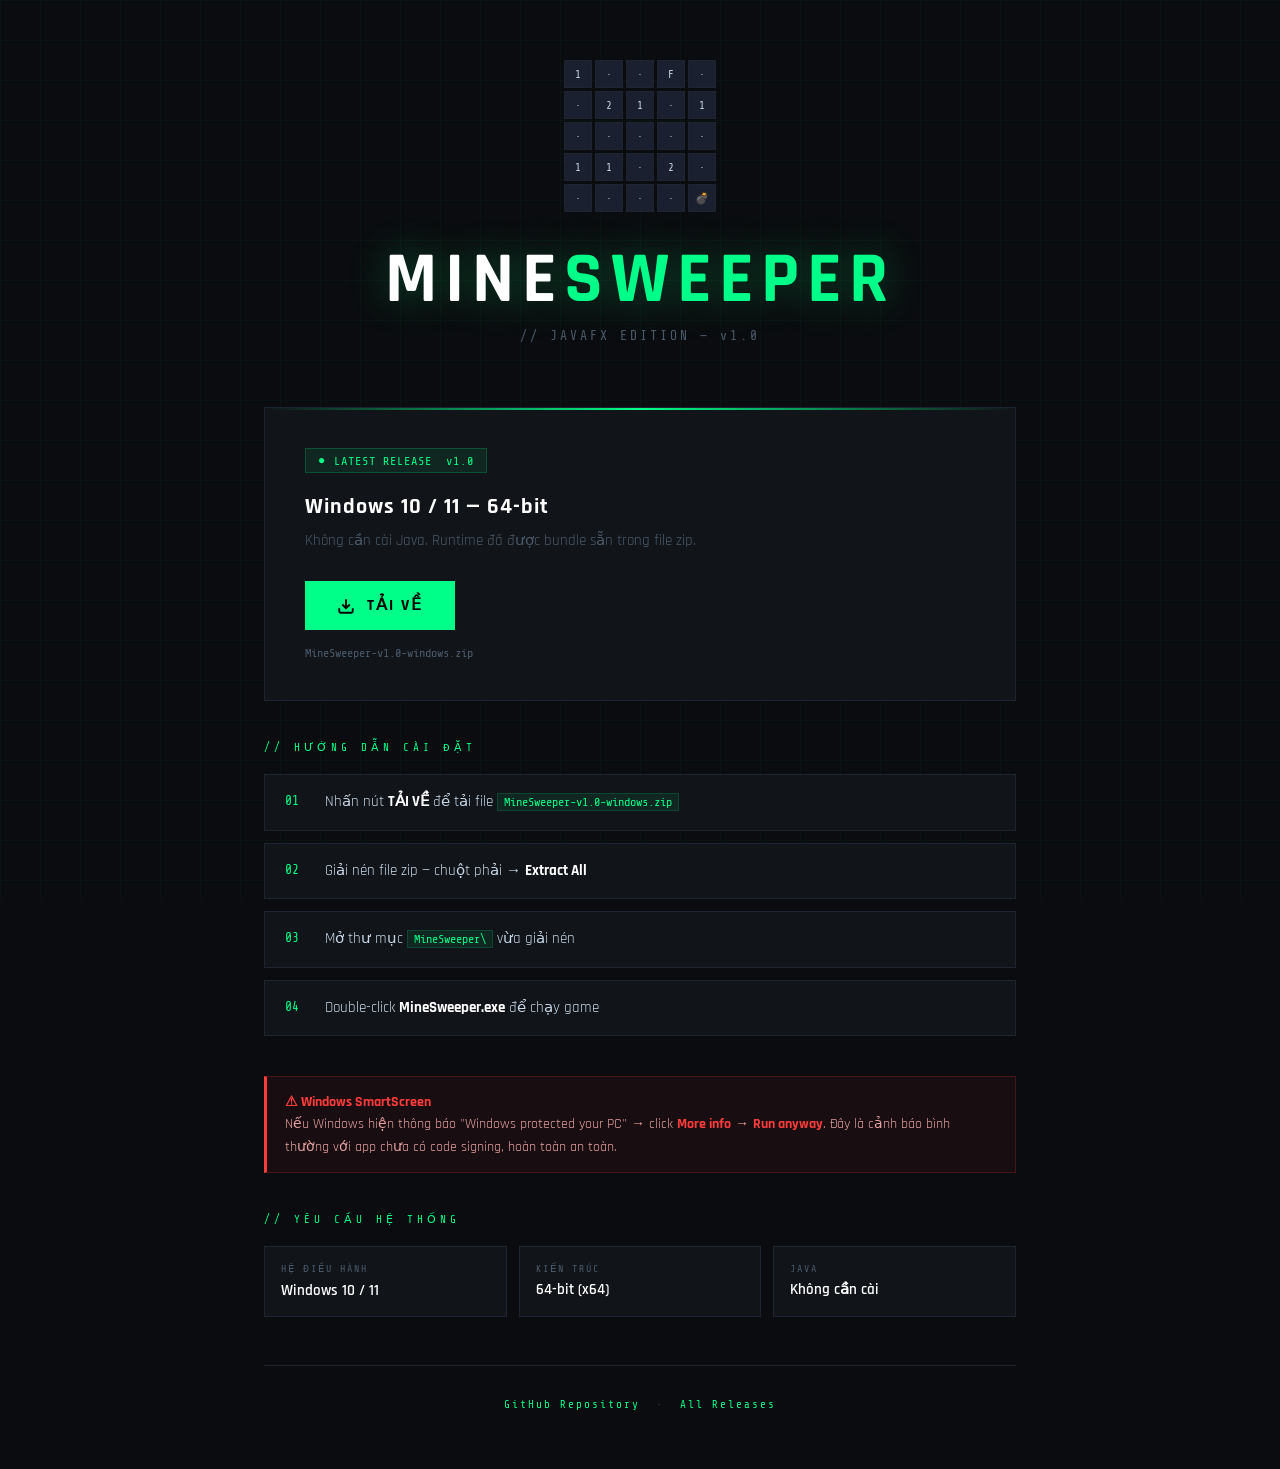
==== src/main/resources/index.html @ c9e73c18 "style: Format CSS and HTML for consistency and readability" ====
<html lang="vi">
<head>
  <meta charset="UTF-8">
  <meta name="viewport" content="width=device-width, initial-scale=1.0">
  <title>MineSweeper</title>

  <link href="https://fonts.googleapis.com/css2?family=Share+Tech+Mono&family=Rajdhani:wght@400;600;700&display=swap" rel="stylesheet">

  <link rel="stylesheet" href="css/style.css">
</head>

<body>

<div class="container">

  <div class="header">

    <div class="game-grid">

      <div class="cell" style="animation-delay:0ms">1</div>
      <div class="cell" style="animation-delay:60ms">·</div>
      <div class="cell" style="animation-delay:120ms">·</div>
      <div class="cell" style="animation-delay:180ms">F</div>
      <div class="cell" style="animation-delay:240ms">·</div>

      <div class="cell" style="animation-delay:300ms">·</div>
      <div class="cell" style="animation-delay:360ms">2</div>
      <div class="cell" style="animation-delay:420ms">1</div>
      <div class="cell" style="animation-delay:480ms">·</div>
      <div class="cell" style="animation-delay:540ms">1</div>

      <div class="cell" style="animation-delay:600ms">·</div>
      <div class="cell" style="animation-delay:660ms">·</div>
      <div class="cell" style="animation-delay:720ms">·</div>
      <div class="cell" style="animation-delay:780ms">·</div>
      <div class="cell" style="animation-delay:840ms">·</div>

      <div class="cell" style="animation-delay:900ms">1</div>
      <div class="cell" style="animation-delay:960ms">1</div>
      <div class="cell" style="animation-delay:1020ms">·</div>
      <div class="cell" style="animation-delay:1080ms">2</div>
      <div class="cell" style="animation-delay:1140ms">·</div>

      <div class="cell" style="animation-delay:1200ms">·</div>
      <div class="cell" style="animation-delay:1260ms">·</div>
      <div class="cell" style="animation-delay:1320ms">·</div>
      <div class="cell" style="animation-delay:1380ms">·</div>
      <div class="cell" style="animation-delay:1440ms">💣</div>

    </div>

    <div class="title">MINE<span>SWEEPER</span></div>
    <div class="subtitle">// JAVAFX EDITION — v1.0</div>

  </div>

  <div class="download-card">

    <div class="release-tag">
      LATEST RELEASE &nbsp;v1.0
    </div>

    <div class="card-title">
      Windows 10 / 11 — 64-bit
    </div>

    <div class="card-desc">
      Không cần cài Java. Runtime đã được bundle sẵn trong file zip.
    </div>

    <a class="download-btn"
       href="https://github.com/HocNguyen0605/MineSweeper/releases/download/v1.0/MineSweeper-v1.0-windows.zip">

      <svg viewBox="0 0 24 24" fill="none" stroke="currentColor" stroke-width="2.5">
        <path d="M21 15v4a2 2 0 01-2 2H5a2 2 0 01-2-2v-4"></path>
        <polyline points="7 10 12 15 17 10"></polyline>
        <line x1="12" y1="15" x2="12" y2="3"></line>
      </svg>

      TẢI VỀ
    </a>

    <div class="file-info">
      MineSweeper-v1.0-windows.zip
    </div>

  </div>

  <div class="section-label">
    // Hướng dẫn cài đặt
  </div>

  <div class="steps">

    <div class="step">
      <div class="step-num">01</div>
      <div class="step-text">
        Nhấn nút <strong>TẢI VỀ</strong> để tải file
        <code>MineSweeper-v1.0-windows.zip</code>
      </div>
    </div>

    <div class="step">
      <div class="step-num">02</div>
      <div class="step-text">
        Giải nén file zip — chuột phải → <strong>Extract All</strong>
      </div>
    </div>

    <div class="step">
      <div class="step-num">03</div>
      <div class="step-text">
        Mở thư mục <code>MineSweeper\</code> vừa giải nén
      </div>
    </div>

    <div class="step">
      <div class="step-num">04</div>
      <div class="step-text">
        Double-click <strong>MineSweeper.exe</strong> để chạy game
      </div>
    </div>

  </div>

  <div class="warning">
    <strong>⚠ Windows SmartScreen</strong><br>
    Nếu Windows hiện thông báo "Windows protected your PC" →
    click <strong>More info</strong> →
    <strong>Run anyway</strong>.
    Đây là cảnh báo bình thường với app chưa có code signing, hoàn toàn an toàn.
  </div>

  <div class="section-label">
    // Yêu cầu hệ thống
  </div>

  <div class="req-grid">

    <div class="req-item">
      <div class="req-label">HỆ ĐIỀU HÀNH</div>
      <div class="req-value">Windows 10 / 11</div>
    </div>

    <div class="req-item">
      <div class="req-label">KIẾN TRÚC</div>
      <div class="req-value">64-bit (x64)</div>
    </div>

    <div class="req-item">
      <div class="req-label">JAVA</div>
      <div class="req-value">Không cần cài</div>
    </div>

  </div>

  <div class="footer">
    <a href="https://github.com/HocNguyen0605/MineSweeper">
      GitHub Repository
    </a>

    &nbsp;·&nbsp;

    <a href="https://github.com/HocNguyen0605/MineSweeper/releases">
      All Releases
    </a>
  </div>

</div>

</body>
</html>
---- src/main/resources/css/style.css ----
*, *::before, *::after {
    box-sizing: border-box;
    margin: 0;
    padding: 0;
}

:root {
    --bg: #0a0c0f;
    --surface: #111418;
    --border: #1e2530;
    --accent: #00ff88;
    --accent2: #ff3c3c;
    --text: #c8d8e8;
    --muted: #4a5a6a;
    --cell: #1a2030;
}

body {
    background: var(--bg);
    color: var(--text);
    font-family: 'Rajdhani', sans-serif;
    min-height: 100vh;
    overflow-x: hidden;
}

body::before {
    content: '';
    position: fixed;
    inset: 0;
    background-image: linear-gradient(rgba(0, 255, 136, 0.03) 1px, transparent 1px),
    linear-gradient(90deg, rgba(0, 255, 136, 0.03) 1px, transparent 1px);
    background-size: 40px 40px;
    pointer-events: none;
    z-index: 0;
}

.container {
    position: relative;
    z-index: 1;
    max-width: 800px;
    margin: 0 auto;
    padding: 60px 24px;
}

.header {
    text-align: center;
    margin-bottom: 64px;
}

.game-grid {
    display: inline-grid;
    grid-template-columns: repeat(5, 28px);
    gap: 3px;
    margin-bottom: 32px;
}

.cell {
    width: 28px;
    height: 28px;
    background: var(--cell);
    border: 1px solid var(--border);
    display: flex;
    align-items: center;
    justify-content: center;
    font-family: 'Share Tech Mono', monospace;
    font-size: 11px;
    animation: cellReveal 0.4s ease forwards;
    opacity: 0;
}

@keyframes cellReveal {
    from {
        opacity: 0;
        transform: scale(0.5);
    }
    to {
        opacity: 1;
        transform: scale(1);
    }
}

.title {
    font-size: clamp(42px, 8vw, 72px);
    font-weight: 700;
    letter-spacing: 8px;
    text-transform: uppercase;
    color: #fff;
    text-shadow: 0 0 40px rgba(0, 255, 136, 0.3);
    line-height: 1;
}

.title span {
    color: var(--accent);
}

.subtitle {
    margin-top: 12px;
    font-family: 'Share Tech Mono', monospace;
    font-size: 13px;
    color: var(--muted);
    letter-spacing: 3px;
}

.download-card {
    background: var(--surface);
    border: 1px solid var(--border);
    padding: 40px;
    margin-bottom: 40px;
    position: relative;
    overflow: hidden;
}

.download-card::before {
    content: '';
    position: absolute;
    top: 0;
    left: 0;
    right: 0;
    height: 2px;
    background: linear-gradient(90deg, transparent, var(--accent), transparent);
}

.release-tag {
    display: inline-flex;
    align-items: center;
    gap: 8px;
    background: rgba(0, 255, 136, 0.08);
    border: 1px solid rgba(0, 255, 136, 0.2);
    color: var(--accent);
    font-family: 'Share Tech Mono', monospace;
    font-size: 12px;
    padding: 4px 12px;
    margin-bottom: 20px;
    letter-spacing: 1px;
}

.release-tag::before {
    content: '●';
    animation: blink 1.5s infinite;
}

@keyframes blink {
    0%, 100% {
        opacity: 1;
    }
    50% {
        opacity: 0.2;
    }
}

.card-title {
    font-size: 22px;
    font-weight: 700;
    color: #fff;
    margin-bottom: 8px;
    letter-spacing: 1px;
}

.card-desc {
    color: var(--muted);
    font-size: 15px;
    margin-bottom: 28px;
    line-height: 1.6;
}

.download-btn {
    display: inline-flex;
    align-items: center;
    gap: 12px;
    background: var(--accent);
    color: #000;
    text-decoration: none;
    font-family: 'Rajdhani', sans-serif;
    font-weight: 700;
    font-size: 16px;
    letter-spacing: 2px;
    text-transform: uppercase;
    padding: 14px 32px;
    transition: all 0.2s;
    position: relative;
    overflow: hidden;
}

.download-btn::before {
    content: '';
    position: absolute;
    inset: 0;
    background: rgba(255, 255, 255, 0.15);
    transform: translateX(-100%);
    transition: transform 0.3s;
}

.download-btn:hover::before {
    transform: translateX(0);
}

.download-btn:hover {
    box-shadow: 0 0 30px rgba(0, 255, 136, 0.4);
}

.download-btn svg {
    width: 18px;
    height: 18px;
    flex-shrink: 0;
}

.file-info {
    margin-top: 16px;
    font-family: 'Share Tech Mono', monospace;
    font-size: 12px;
    color: var(--muted);
}

.section-label {
    font-family: 'Share Tech Mono', monospace;
    font-size: 11px;
    color: var(--accent);
    letter-spacing: 4px;
    text-transform: uppercase;
    margin-bottom: 20px;
}

.steps {
    display: flex;
    flex-direction: column;
    gap: 12px;
    margin-bottom: 40px;
}

.step {
    display: flex;
    gap: 16px;
    align-items: flex-start;
    background: var(--surface);
    border: 1px solid var(--border);
    padding: 16px 20px;
    transition: border-color 0.2s;
}

.step:hover {
    border-color: var(--accent);
}

.step-num {
    font-family: 'Share Tech Mono', monospace;
    font-size: 13px;
    color: var(--accent);
    min-width: 24px;
    margin-top: 2px;
}

.step-text {
    font-size: 15px;
    color: var(--text);
    line-height: 1.5;
}

.step-text strong {
    color: #fff;
}

code {
    font-family: 'Share Tech Mono', monospace;
    font-size: 12px;
    background: rgba(0, 255, 136, 0.08);
    border: 1px solid rgba(0, 255, 136, 0.15);
    color: var(--accent);
    padding: 1px 6px;
}

.warning {
    background: rgba(255, 60, 60, 0.06);
    border: 1px solid rgba(255, 60, 60, 0.2);
    border-left: 3px solid var(--accent2);
    padding: 14px 18px;
    font-size: 14px;
    color: #e8a0a0;
    line-height: 1.6;
    margin-bottom: 40px;
}

.warning strong {
    color: var(--accent2);
}

.req-grid {
    display: grid;
    grid-template-columns: repeat(auto-fit, minmax(200px, 1fr));
    gap: 12px;
    margin-bottom: 48px;
}

.req-item {
    background: var(--surface);
    border: 1px solid var(--border);
    padding: 16px;
}

.req-label {
    font-family: 'Share Tech Mono', monospace;
    font-size: 10px;
    color: var(--muted);
    letter-spacing: 2px;
    margin-bottom: 6px;
}

.req-value {
    font-size: 15px;
    font-weight: 600;
    color: #fff;
}

.footer {
    text-align: center;
    font-family: 'Share Tech Mono', monospace;
    font-size: 11px;
    color: var(--muted);
    padding-top: 32px;
    border-top: 1px solid var(--border);
    letter-spacing: 2px;
}

.footer a {
    color: var(--accent);
    text-decoration: none;
}

.footer a:hover {
    text-decoration: underline;
}
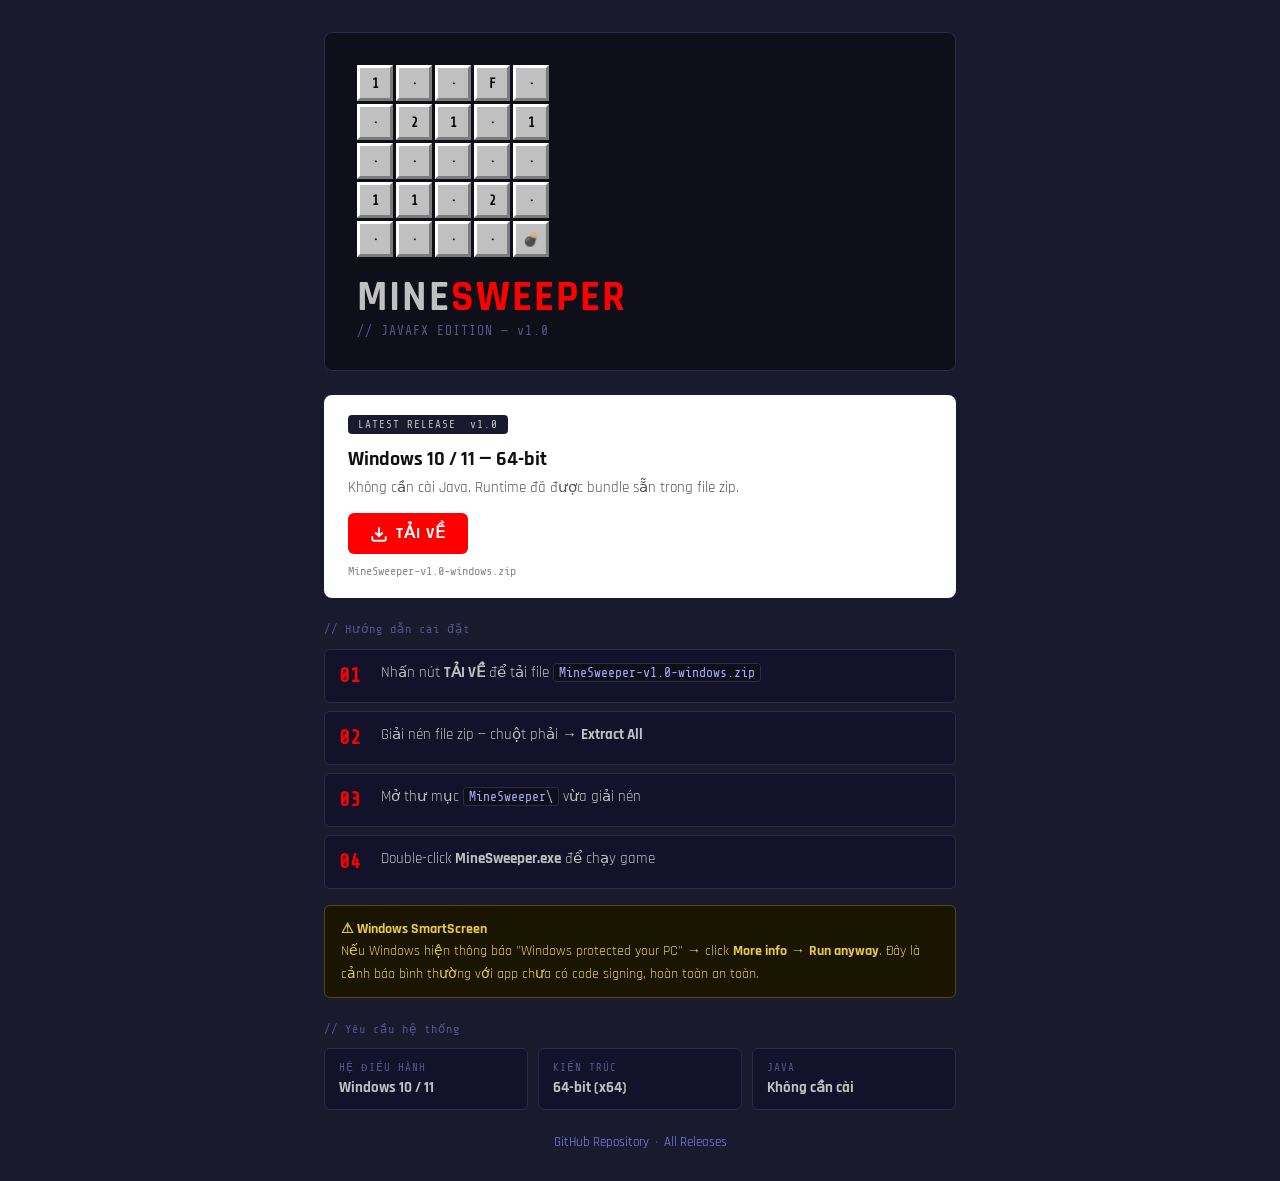
==== commit 395fb6c5: "Merge remote-tracking branch 'origin/main' # Conflicts: #	pom.xml #	src/main/java/com/minesweeper/Ma" ====
--- a/src/main/resources/index.html
+++ b/src/main/resources/index.html
@@ -69,7 +69,7 @@
     </div>
 
     <a class="download-btn"
-       href="https://github.com/HocNguyen0605/MineSweeper/releases/download/v1.0/MineSweeper-v1.0-windows.zip">
+       href="https://github.com/HocNguyen0605/MineSweeper/releases/download/v2.0/MineSweeper-v2.0-windows.zip">
 
       <svg viewBox="0 0 24 24" fill="none" stroke="currentColor" stroke-width="2.5">
         <path d="M21 15v4a2 2 0 01-2 2H5a2 2 0 01-2-2v-4"></path>
--- a/src/main/resources/css/style.css
+++ b/src/main/resources/css/style.css
@@ -1,327 +1,316 @@
-*, *::before, *::after {
+@import url('https://fonts.googleapis.com/css2?family=Share+Tech+Mono&family=Rajdhani:wght@400;600;700&display=swap');
+
+* {
     box-sizing: border-box;
     margin: 0;
     padding: 0;
 }
 
-:root {
-    --bg: #0a0c0f;
-    --surface: #111418;
-    --border: #1e2530;
-    --accent: #00ff88;
-    --accent2: #ff3c3c;
-    --text: #c8d8e8;
-    --muted: #4a5a6a;
-    --cell: #1a2030;
-}
-
 body {
-    background: var(--bg);
-    color: var(--text);
     font-family: 'Rajdhani', sans-serif;
+    background: #1a1a2e;
+    color: #c0c0c0;
     min-height: 100vh;
-    overflow-x: hidden;
-}
-
-body::before {
-    content: '';
-    position: fixed;
-    inset: 0;
-    background-image: linear-gradient(rgba(0, 255, 136, 0.03) 1px, transparent 1px),
-    linear-gradient(90deg, rgba(0, 255, 136, 0.03) 1px, transparent 1px);
-    background-size: 40px 40px;
-    pointer-events: none;
-    z-index: 0;
 }
 
 .container {
-    position: relative;
-    z-index: 1;
-    max-width: 800px;
+    max-width: 680px;
     margin: 0 auto;
-    padding: 60px 24px;
-}
-
+    padding: 2rem 1.5rem;
+}
+
+/* ── Header ── */
 .header {
-    text-align: center;
-    margin-bottom: 64px;
+    background: #0f0f1a;
+    border: 1px solid #2a2a4a;
+    border-radius: 8px;
+    padding: 2rem;
+    margin-bottom: 1.5rem;
 }
 
 .game-grid {
-    display: inline-grid;
-    grid-template-columns: repeat(5, 28px);
+    display: grid;
+    grid-template-columns: repeat(5, 36px);
     gap: 3px;
-    margin-bottom: 32px;
+    margin-bottom: 1.25rem;
 }
 
 .cell {
-    width: 28px;
-    height: 28px;
-    background: var(--cell);
-    border: 1px solid var(--border);
+    width: 36px;
+    height: 36px;
+    background: #c0c0c0;
+    border-top: 3px solid #ffffff;
+    border-left: 3px solid #ffffff;
+    border-right: 3px solid #7b7b7b;
+    border-bottom: 3px solid #7b7b7b;
     display: flex;
     align-items: center;
     justify-content: center;
     font-family: 'Share Tech Mono', monospace;
+    font-size: 13px;
+    font-weight: 700;
+    color: #000;
+    animation: cellReveal 0.3s ease both;
+}
+
+/*UC 9 refactors */
+/*Start*/
+.cell-hidden {
+    -fx-background-color: #c0c0c0;
+    -fx-border-color: #ffffff #7b7b7b #7b7b7b #ffffff;
+    -fx-border-width: 3px;
+    -fx-background-insets: 0;
+    -fx-background-radius: 0;
+    -fx-border-radius: 0;
+    -fx-cursor: hand;
+}
+
+.cell-hidden:hover {
+    -fx-background-color: #d4d4d4;
+}
+
+.cell-revealed {
+    -fx-background-color: #bdbdbd;
+    -fx-border-color: #7b7b7b;
+    -fx-border-width: 1px;
+    -fx-background-insets: 0;
+    -fx-background-radius: 0;
+    -fx-border-radius: 0;
+    -fx-alignment: center;
+}
+
+.cell-flagged {
+    -fx-background-color: #c0c0c0;
+    -fx-border-color: #ffffff #7b7b7b #7b7b7b #ffffff;
+    -fx-border-width: 3px;
+    -fx-background-insets: 0;
+    -fx-background-radius: 0;
+    -fx-border-radius: 0;
+    -fx-alignment: center;
+}
+
+.cell-mine {
+    -fx-background-color: #bdbdbd;
+    -fx-border-color: #7b7b7b;
+    -fx-border-width: 1px;
+    -fx-background-insets: 0;
+    -fx-background-radius: 0;
+    -fx-border-radius: 0;
+    -fx-alignment: center;
+}
+
+.cell-exploded {
+    -fx-background-color: #ff4444;
+    -fx-border-color: #7b7b7b;
+    -fx-border-width: 1px;
+    -fx-background-insets: 0;
+    -fx-background-radius: 0;
+    -fx-border-radius: 0;
+    -fx-alignment: center;
+}
+
+/* ── Number colors  ── */
+.cell-num-1 { -fx-text-fill: #0000ff; }
+.cell-num-2 { -fx-text-fill: #007b00; }
+.cell-num-3 { -fx-text-fill: #ff0000; }
+.cell-num-4 { -fx-text-fill: #00007b; }
+.cell-num-5 { -fx-text-fill: #7b0000; }
+.cell-num-6 { -fx-text-fill: #007b7b; }
+.cell-num-7 { -fx-text-fill: #000000; }
+.cell-num-8 { -fx-text-fill: #7b7b7b; }
+/*End*/
+
+@keyframes cellReveal {
+    from { opacity: 0; transform: scale(0.7); }
+    to   { opacity: 1; transform: scale(1); }
+}
+
+.title {
+    font-size: 42px;
+    font-weight: 700;
+    color: #c0c0c0;
+    letter-spacing: 2px;
+    line-height: 1;
+}
+
+.title span {
+    color: #fe0000;
+}
+
+.subtitle {
+    font-family: 'Share Tech Mono', monospace;
+    font-size: 13px;
+    color: #555588;
+    margin-top: 4px;
+    letter-spacing: 1px;
+}
+
+/* ── Download card ── */
+.download-card {
+    background: #ffffff;
+    color: #111;
+    border-radius: 8px;
+    padding: 1.25rem 1.5rem;
+    margin-bottom: 1rem;
+}
+
+.release-tag {
+    display: inline-block;
+    background: #1a1a2e;
+    color: #c0c0c0;
+    font-family: 'Share Tech Mono', monospace;
     font-size: 11px;
-    animation: cellReveal 0.4s ease forwards;
-    opacity: 0;
-}
-
-@keyframes cellReveal {
-    from {
-        opacity: 0;
-        transform: scale(0.5);
-    }
-    to {
-        opacity: 1;
-        transform: scale(1);
-    }
-}
-
-.title {
-    font-size: clamp(42px, 8vw, 72px);
-    font-weight: 700;
-    letter-spacing: 8px;
-    text-transform: uppercase;
-    color: #fff;
-    text-shadow: 0 0 40px rgba(0, 255, 136, 0.3);
-    line-height: 1;
-}
-
-.title span {
-    color: var(--accent);
-}
-
-.subtitle {
-    margin-top: 12px;
-    font-family: 'Share Tech Mono', monospace;
-    font-size: 13px;
-    color: var(--muted);
-    letter-spacing: 3px;
-}
-
-.download-card {
-    background: var(--surface);
-    border: 1px solid var(--border);
-    padding: 40px;
-    margin-bottom: 40px;
-    position: relative;
-    overflow: hidden;
-}
-
-.download-card::before {
-    content: '';
-    position: absolute;
-    top: 0;
-    left: 0;
-    right: 0;
-    height: 2px;
-    background: linear-gradient(90deg, transparent, var(--accent), transparent);
-}
-
-.release-tag {
+    padding: 3px 10px;
+    border-radius: 4px;
+    margin-bottom: 12px;
+    letter-spacing: 1px;
+}
+
+.card-title {
+    font-size: 20px;
+    font-weight: 700;
+    margin-bottom: 6px;
+}
+
+.card-desc {
+    font-size: 15px;
+    color: #555;
+    margin-bottom: 16px;
+}
+
+.download-btn {
     display: inline-flex;
     align-items: center;
     gap: 8px;
-    background: rgba(0, 255, 136, 0.08);
-    border: 1px solid rgba(0, 255, 136, 0.2);
-    color: var(--accent);
-    font-family: 'Share Tech Mono', monospace;
-    font-size: 12px;
-    padding: 4px 12px;
-    margin-bottom: 20px;
-    letter-spacing: 1px;
-}
-
-.release-tag::before {
-    content: '●';
-    animation: blink 1.5s infinite;
-}
-
-@keyframes blink {
-    0%, 100% {
-        opacity: 1;
-    }
-    50% {
-        opacity: 0.2;
-    }
-}
-
-.card-title {
-    font-size: 22px;
-    font-weight: 700;
+    background: #fe0000;
     color: #fff;
-    margin-bottom: 8px;
-    letter-spacing: 1px;
-}
-
-.card-desc {
-    color: var(--muted);
-    font-size: 15px;
-    margin-bottom: 28px;
-    line-height: 1.6;
-}
-
-.download-btn {
-    display: inline-flex;
-    align-items: center;
-    gap: 12px;
-    background: var(--accent);
-    color: #000;
     text-decoration: none;
+    padding: 10px 22px;
+    border-radius: 6px;
     font-family: 'Rajdhani', sans-serif;
-    font-weight: 700;
     font-size: 16px;
-    letter-spacing: 2px;
-    text-transform: uppercase;
-    padding: 14px 32px;
-    transition: all 0.2s;
-    position: relative;
-    overflow: hidden;
-}
-
-.download-btn::before {
-    content: '';
-    position: absolute;
-    inset: 0;
-    background: rgba(255, 255, 255, 0.15);
-    transform: translateX(-100%);
-    transition: transform 0.3s;
-}
-
-.download-btn:hover::before {
-    transform: translateX(0);
+    font-weight: 700;
+    letter-spacing: 1px;
+    transition: background 0.15s;
 }
 
 .download-btn:hover {
-    box-shadow: 0 0 30px rgba(0, 255, 136, 0.4);
+    background: #cc0000;
 }
 
 .download-btn svg {
     width: 18px;
     height: 18px;
-    flex-shrink: 0;
 }
 
 .file-info {
-    margin-top: 16px;
     font-family: 'Share Tech Mono', monospace;
     font-size: 12px;
-    color: var(--muted);
-}
-
+    color: #888;
+    margin-top: 10px;
+}
+
+/* ── Section label ── */
 .section-label {
     font-family: 'Share Tech Mono', monospace;
-    font-size: 11px;
-    color: var(--accent);
-    letter-spacing: 4px;
-    text-transform: uppercase;
-    margin-bottom: 20px;
-}
-
+    font-size: 12px;
+    color: #555588;
+    letter-spacing: 1px;
+    margin: 1.5rem 0 0.75rem;
+}
+
+/* ── Steps ── */
 .steps {
     display: flex;
     flex-direction: column;
-    gap: 12px;
-    margin-bottom: 40px;
+    gap: 8px;
 }
 
 .step {
     display: flex;
-    gap: 16px;
     align-items: flex-start;
-    background: var(--surface);
-    border: 1px solid var(--border);
-    padding: 16px 20px;
-    transition: border-color 0.2s;
-}
-
-.step:hover {
-    border-color: var(--accent);
+    gap: 14px;
+    background: #12122a;
+    border: 1px solid #2a2a4a;
+    border-radius: 6px;
+    padding: 12px 14px;
 }
 
 .step-num {
     font-family: 'Share Tech Mono', monospace;
-    font-size: 13px;
-    color: var(--accent);
-    min-width: 24px;
-    margin-top: 2px;
+    font-size: 20px;
+    font-weight: 700;
+    color: #fe0000;
+    min-width: 28px;
+    line-height: 1.4;
 }
 
 .step-text {
     font-size: 15px;
-    color: var(--text);
+    color: #c0c0c0;
     line-height: 1.5;
 }
 
-.step-text strong {
-    color: #fff;
-}
-
-code {
-    font-family: 'Share Tech Mono', monospace;
-    font-size: 12px;
-    background: rgba(0, 255, 136, 0.08);
-    border: 1px solid rgba(0, 255, 136, 0.15);
-    color: var(--accent);
-    padding: 1px 6px;
-}
-
+.step-text code {
+    font-family: 'Share Tech Mono', monospace;
+    font-size: 13px;
+    background: #0f0f1a;
+    border: 1px solid #2a2a4a;
+    padding: 1px 5px;
+    border-radius: 3px;
+    color: #aaaaff;
+}
+
+/* ── Warning ── */
 .warning {
-    background: rgba(255, 60, 60, 0.06);
-    border: 1px solid rgba(255, 60, 60, 0.2);
-    border-left: 3px solid var(--accent2);
-    padding: 14px 18px;
+    border: 1px solid #5a4a00;
+    background: #1a1500;
+    color: #e8c84a;
+    border-radius: 6px;
+    padding: 12px 16px;
     font-size: 14px;
-    color: #e8a0a0;
     line-height: 1.6;
-    margin-bottom: 40px;
-}
-
-.warning strong {
-    color: var(--accent2);
-}
-
+    margin-top: 1rem;
+}
+
+/* ── Requirements grid ── */
 .req-grid {
     display: grid;
-    grid-template-columns: repeat(auto-fit, minmax(200px, 1fr));
-    gap: 12px;
-    margin-bottom: 48px;
+    grid-template-columns: repeat(3, 1fr);
+    gap: 10px;
 }
 
 .req-item {
-    background: var(--surface);
-    border: 1px solid var(--border);
-    padding: 16px;
+    background: #12122a;
+    border: 1px solid #2a2a4a;
+    border-radius: 6px;
+    padding: 12px 14px;
 }
 
 .req-label {
     font-family: 'Share Tech Mono', monospace;
-    font-size: 10px;
-    color: var(--muted);
-    letter-spacing: 2px;
-    margin-bottom: 6px;
+    font-size: 11px;
+    color: #555588;
+    letter-spacing: 1px;
+    margin-bottom: 4px;
 }
 
 .req-value {
     font-size: 15px;
-    font-weight: 600;
-    color: #fff;
-}
-
+    font-weight: 700;
+    color: #c0c0c0;
+}
+
+/* ── Footer ── */
 .footer {
     text-align: center;
-    font-family: 'Share Tech Mono', monospace;
-    font-size: 11px;
-    color: var(--muted);
-    padding-top: 32px;
-    border-top: 1px solid var(--border);
-    letter-spacing: 2px;
+    font-size: 13px;
+    color: #555588;
+    margin-top: 1.5rem;
 }
 
 .footer a {
-    color: var(--accent);
+    color: #8888ff;
     text-decoration: none;
 }
 
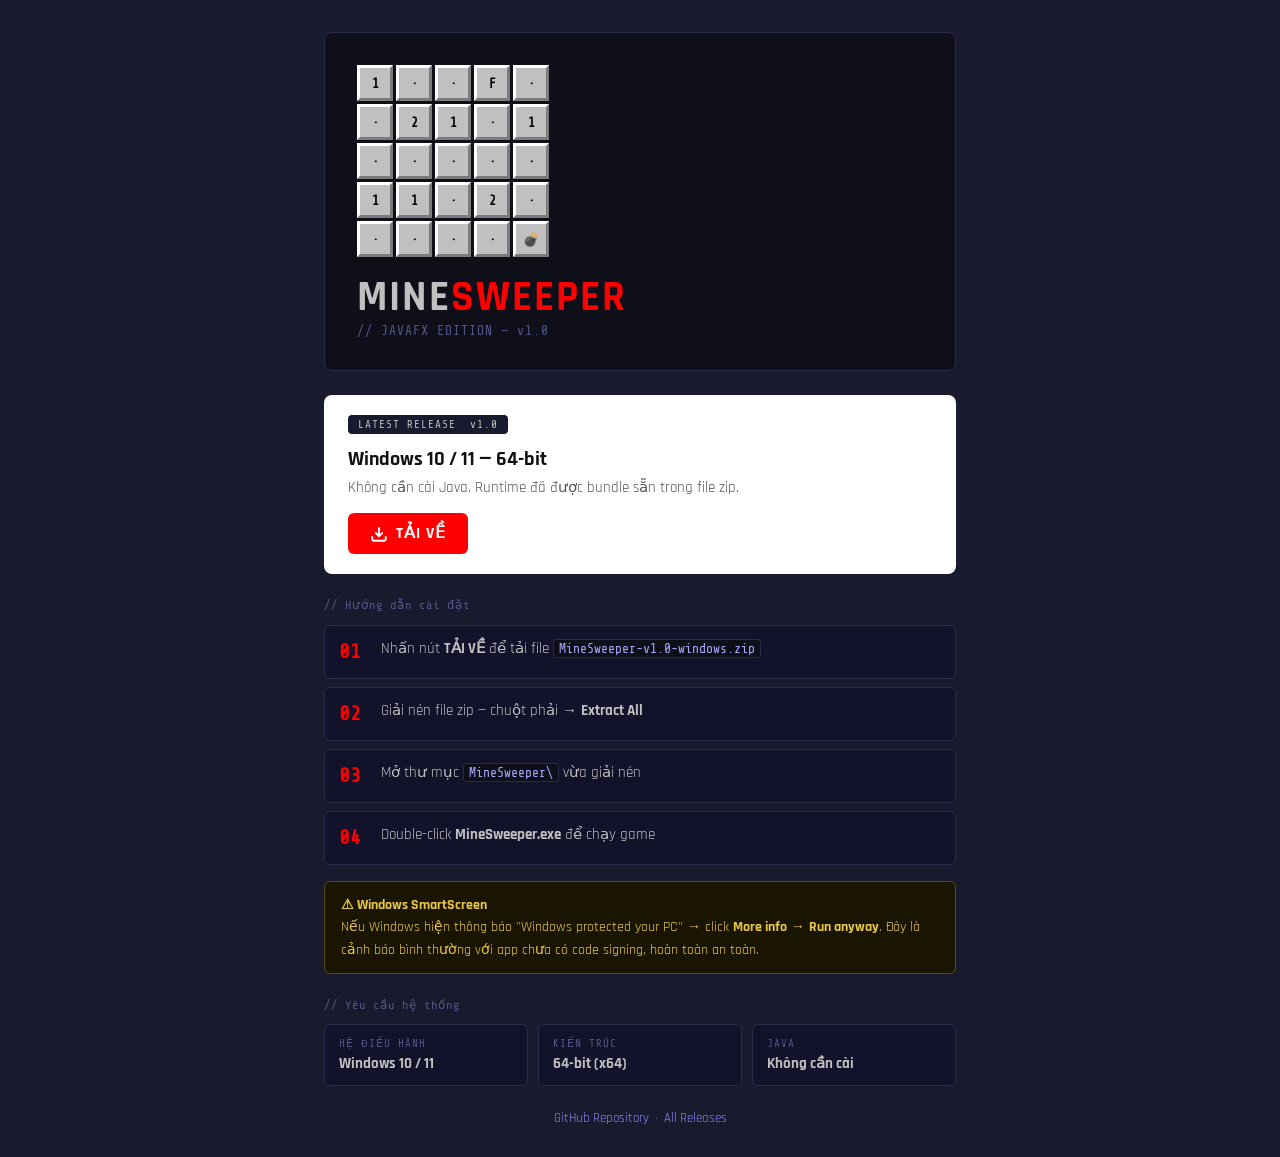
==== commit 32485618: "chore: update download link" ====
--- a/src/main/resources/index.html
+++ b/src/main/resources/index.html
@@ -69,7 +69,7 @@
     </div>
 
     <a class="download-btn"
-       href="https://github.com/HocNguyen0605/MineSweeper/releases/download/v2.0/MineSweeper-v2.0-windows.zip">
+       href="https://github.com/HocNguyen0605/MineSweeper/releases/download/v3.1/MineSweeper-v3.1-windows.zip">
 
       <svg viewBox="0 0 24 24" fill="none" stroke="currentColor" stroke-width="2.5">
         <path d="M21 15v4a2 2 0 01-2 2H5a2 2 0 01-2-2v-4"></path>
@@ -79,10 +79,6 @@
 
       TẢI VỀ
     </a>
-
-    <div class="file-info">
-      MineSweeper-v1.0-windows.zip
-    </div>
 
   </div>
 
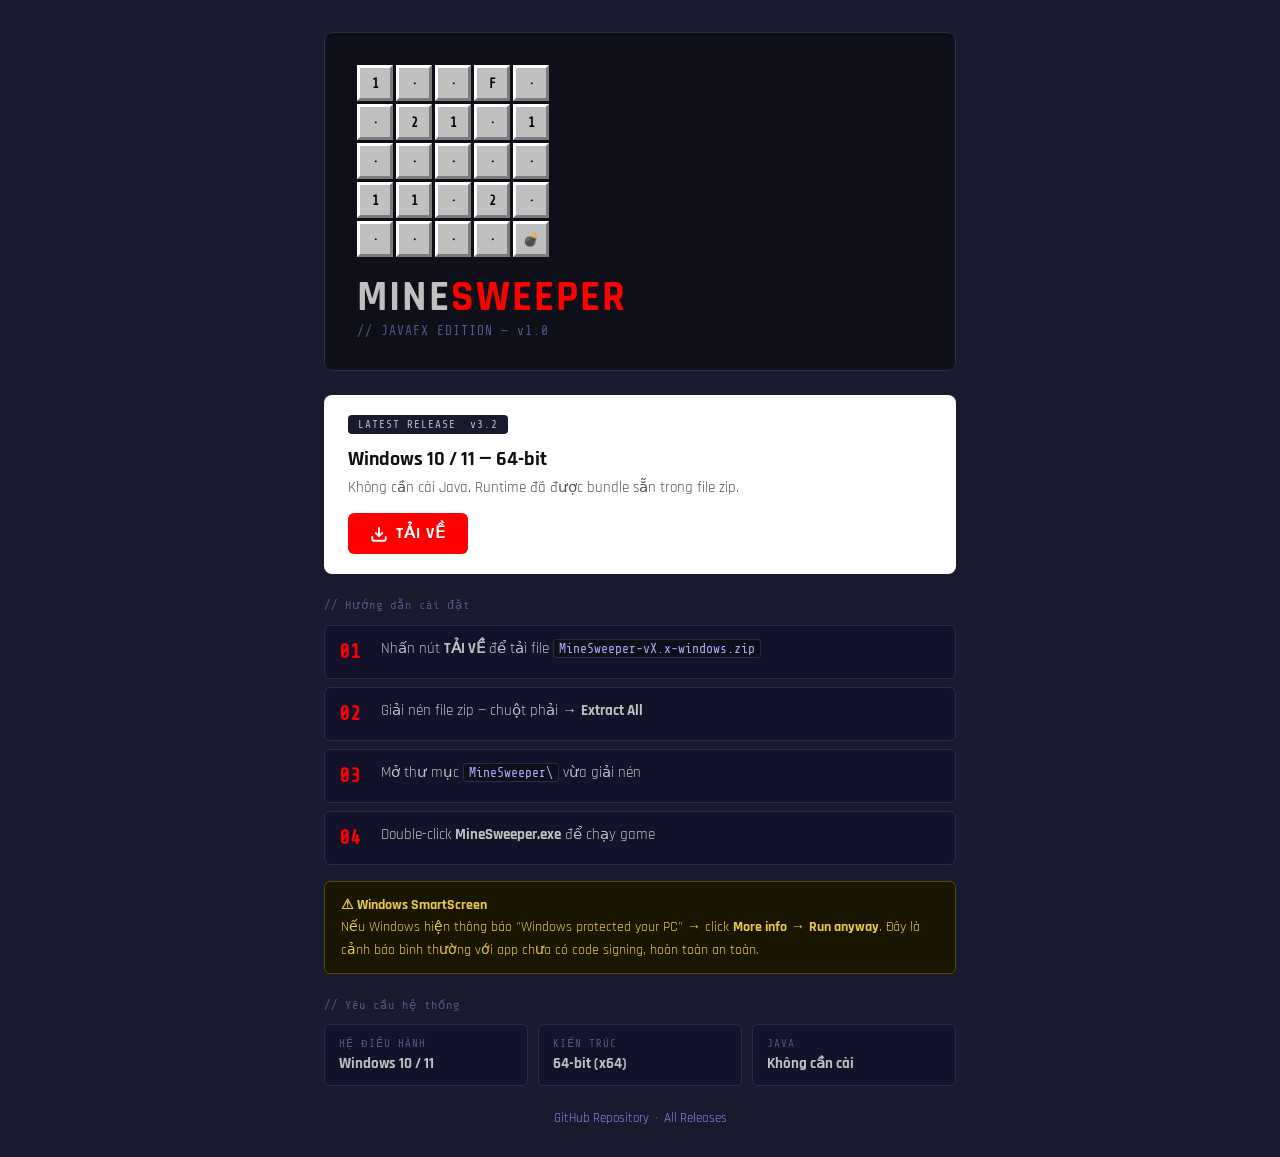
==== commit b6e6d9f1: "chore: update download link" ====
--- a/src/main/resources/index.html
+++ b/src/main/resources/index.html
@@ -57,7 +57,7 @@
   <div class="download-card">
 
     <div class="release-tag">
-      LATEST RELEASE &nbsp;v1.0
+      LATEST RELEASE &nbsp;v3.2
     </div>
 
     <div class="card-title">
@@ -69,7 +69,7 @@
     </div>
 
     <a class="download-btn"
-       href="https://github.com/HocNguyen0605/MineSweeper/releases/download/v3.1/MineSweeper-v3.1-windows.zip">
+       href="https://github.com/HocNguyen0605/MineSweeper/releases/download/v3.2/MineSweeper-v3.2-windows.zip">
 
       <svg viewBox="0 0 24 24" fill="none" stroke="currentColor" stroke-width="2.5">
         <path d="M21 15v4a2 2 0 01-2 2H5a2 2 0 01-2-2v-4"></path>
@@ -92,7 +92,7 @@
       <div class="step-num">01</div>
       <div class="step-text">
         Nhấn nút <strong>TẢI VỀ</strong> để tải file
-        <code>MineSweeper-v1.0-windows.zip</code>
+        <code>MineSweeper-vX.x-windows.zip</code>
       </div>
     </div>
 
